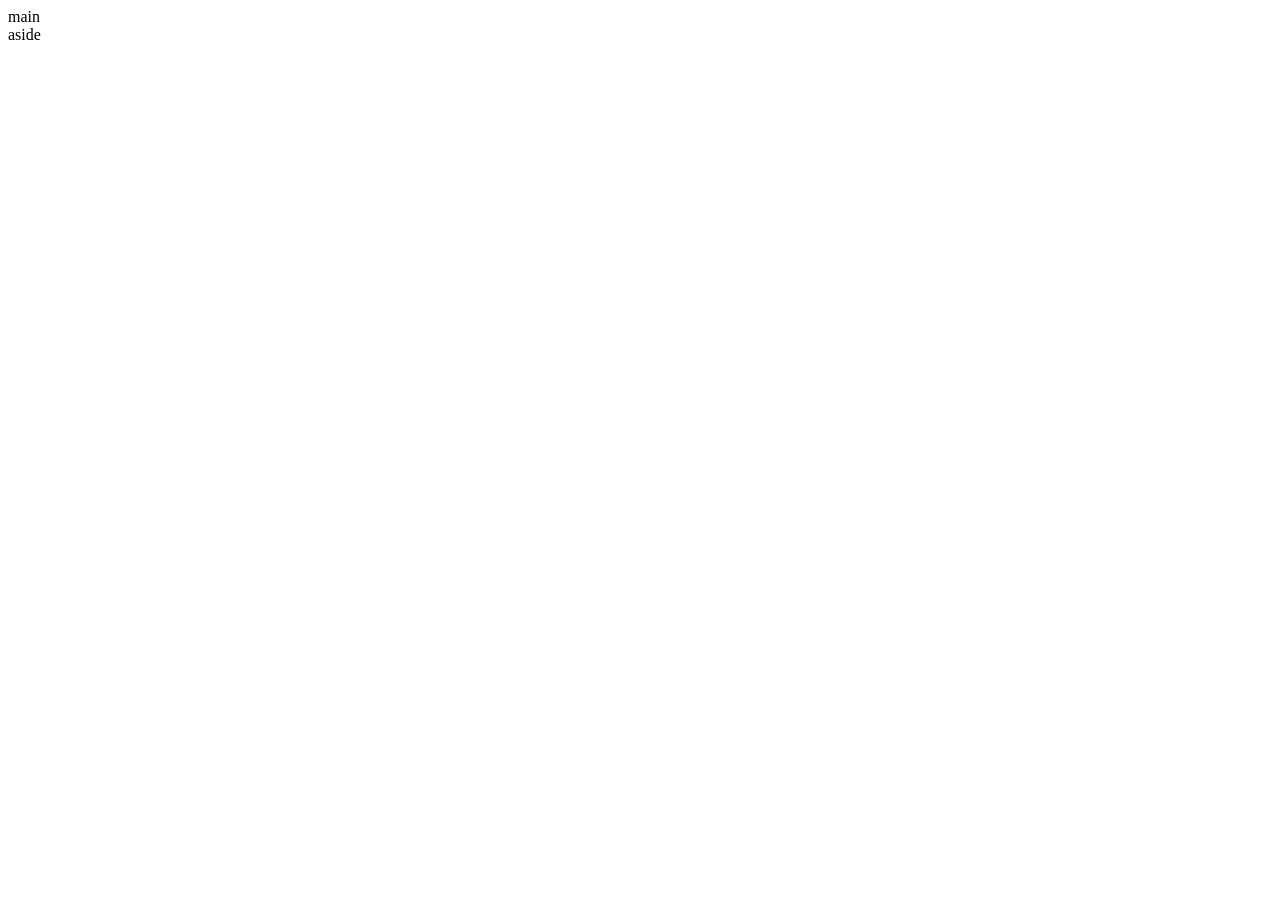
==== HTMLFORMS/index.html @ a5725855 "layout css" ====
<!DOCTYPE html>
<html lang="pt-br">
<head>
    <link rel="preconnect" href="https://fonts.googleapis.com">
    <link rel="preconnect" href="https://fonts.gstatic.com" crossorigin>
    <meta charset="UTF-8">
    <meta name="viewport" content="width=device-width, initial-scale=1.0">
    <title>Estrelas do Amanhã</title>

    <link rel="stylesheet" href="styles/index.css">
    <link href="https://fonts.googleapis.com/css2?family=Poppins:ital,wght@0,100;0,200;0,300;0,400;0,500;0,600;0,700;0,800;0,900;1,100;1,200;1,300;1,400;1,500;1,600;1,700;1,800;1,900&display=swap" rel="stylesheet">  
</head>
<body>
    <div id="app">
        <main>
            <div class="main-container">main</div>
        </main>
        
        <aside>
            <div class="aside-container">aside</div>
        </aside>
    </div>
</body>
</html>
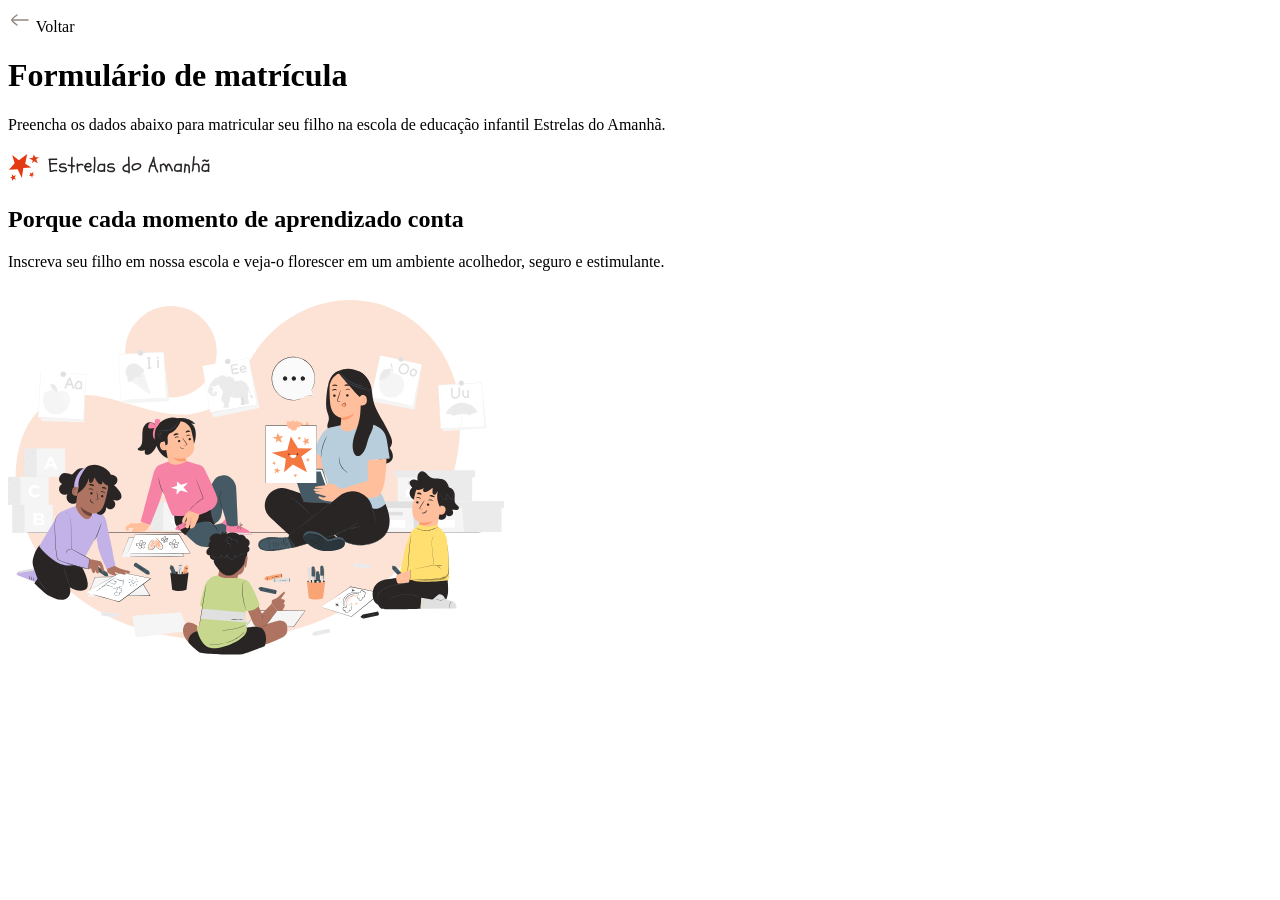
==== commit e64875a8: "Aside content and initial main content" ====
--- a/HTMLFORMS/index.html
+++ b/HTMLFORMS/index.html
@@ -13,11 +13,30 @@
 <body>
     <div id="app">
         <main>
-            <div class="main-container">main</div>
+            <div class="main-container">
+                <div class="back">
+                    <img src="assets/icons/arrow-left-02.svg" alt="Ícone de voltar">
+                    <span>Voltar</span>
+                </div>
+
+                <h1>Formulário de matrícula</h1>
+                <p>Preencha os dados abaixo para matricular seu filho na escola de educação infantil Estrelas do Amanhã.</p>
+            </div>
         </main>
-        
+
         <aside>
-            <div class="aside-container">aside</div>
+            <div class="aside-container"></div>
+            <header>
+                <img src="assets/logo.svg" alt="Logo Estrelas do Amanhã">
+                <h2>
+                    Porque cada momento de 
+                    <span>aprendizado</span>
+                    conta
+                </h2>
+                <p>Inscreva seu filho em nossa escola e veja-o florescer em um ambiente acolhedor, seguro e estimulante.</p>
+            </header>
+
+            <img src="assets/Illustration.svg" alt="Ilustração de professora com crianças prestando atenção">
         </aside>
     </div>
 </body>
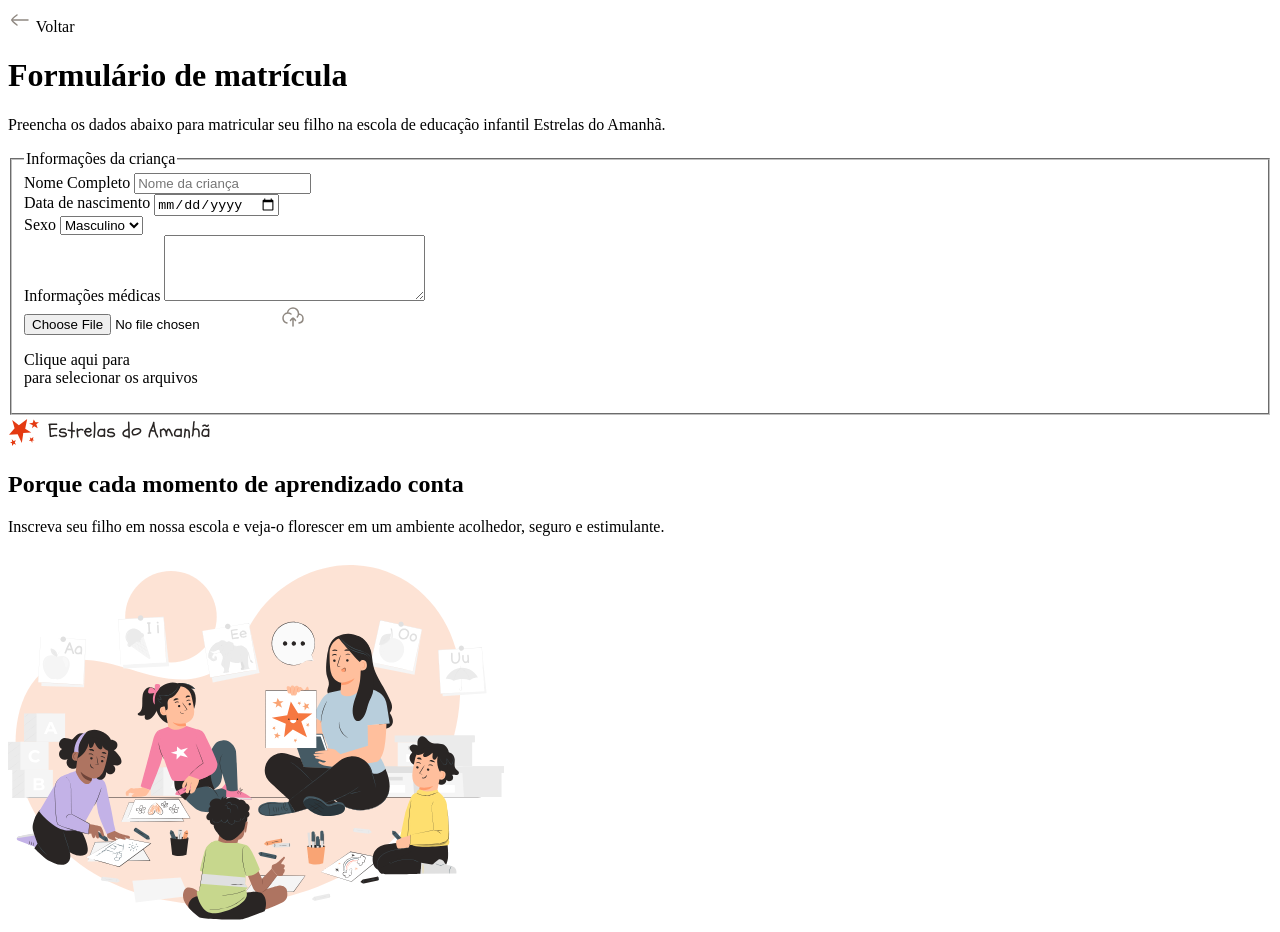
==== commit 1ce8e1ae: "Initiating the formulary" ====
--- a/HTMLFORMS/index.html
+++ b/HTMLFORMS/index.html
@@ -21,6 +21,52 @@
 
                 <h1>Formulário de matrícula</h1>
                 <p>Preencha os dados abaixo para matricular seu filho na escola de educação infantil Estrelas do Amanhã.</p>
+
+                <form method="post" enctype="multipart/form-data">
+                    <fieldset class="child-info">
+                        <legend>Informações da criança</legend>
+
+                        <div class="input-wrapper">
+                            <label name="fullname" for="fullname">Nome Completo</label>
+                            <input 
+                            name="fullname"
+                            id="fullname" 
+                            type="text"
+                            placeholder="Nome da criança">
+                        </div>
+
+                        <div class="input-wrapper">
+                            <label name="birthdate" for="birthdate">Data de nascimento</label>
+                            <input name="birthdate" id="birthdate" type="date">
+                        </div>
+
+                        <div class="select-wrapper">
+                            <label for="gender">Sexo</label>
+                            <select name="gender" id="gender">
+                                <option value="male">Masculino</option>
+                                <option value="female">Feminino</option>
+                            </select>
+                        </div>
+
+                        <div class="textarea-wrapper">
+                            <label for="medical-info">Informações médicas</label>
+                            <textarea name="medical-info" id="medical-info"
+                            cols="30"
+                            rows="4"
+                            placeholder="A criança possui alguma condição médica que a escola deve estar ciente?">
+                        </textarea>
+                        </div>
+
+                        <div class="droparea-wrapper">
+                            <input type="file" id="birthdate-file" name="birthdate-file">
+                            <img src="assets/icons/cloud-upload.svg" alt="ícone de upar imagem">
+                            <p>
+                                Clique aqui para <br>
+                                para selecionar os arquivos
+                            </p>
+                        </div>
+                    </fieldset>
+                </form>
             </div>
         </main>
 
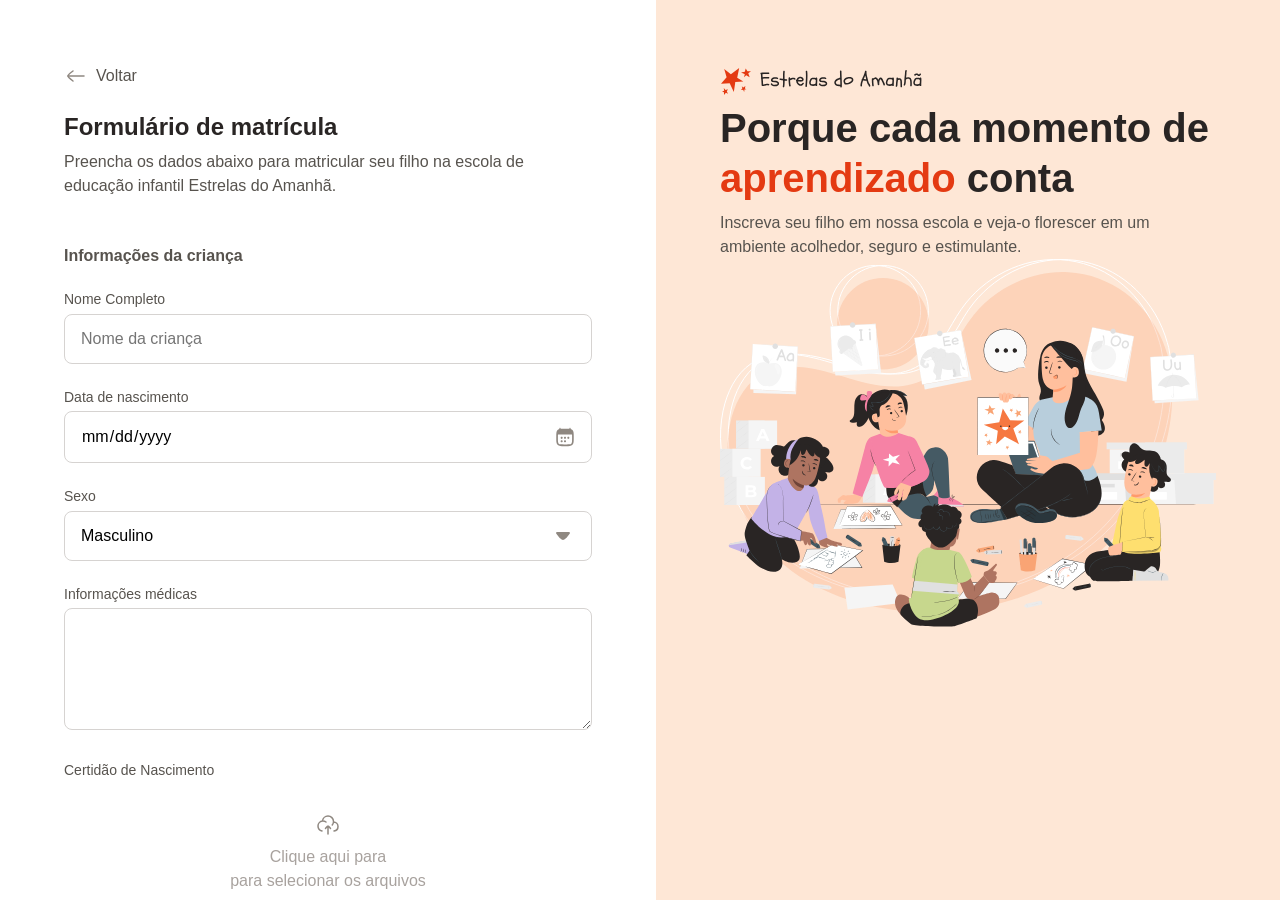
==== commit 8fd0d548: "Working in the file upload field" ====
--- a/HTMLFORMS/index.html
+++ b/HTMLFORMS/index.html
@@ -58,12 +58,17 @@
                         </div>
 
                         <div class="droparea-wrapper">
-                            <input type="file" id="birthdate-file" name="birthdate-file">
-                            <img src="assets/icons/cloud-upload.svg" alt="ícone de upar imagem">
-                            <p>
-                                Clique aqui para <br>
-                                para selecionar os arquivos
-                            </p>
+                            <label for="birthdate-file">Certidão de Nascimento</label>
+                            
+                            <div class="dropzone">
+                                <input type="file" id="birthdate-file" name="birthdate-file">
+                                <img src="assets/icons/cloud-upload.svg" alt="ícone de upar imagem">
+                                <p>
+                                    Clique aqui para <br>
+                                    para selecionar os arquivos
+                                </p>
+                            </div>
+
                         </div>
                     </fieldset>
                 </form>
--- a/HTMLFORMS/styles/index.css
+++ b/HTMLFORMS/styles/index.css
@@ -0,0 +1,3 @@
+@import url(global.css);
+@import url(layout.css);
+@import url(forms.css);
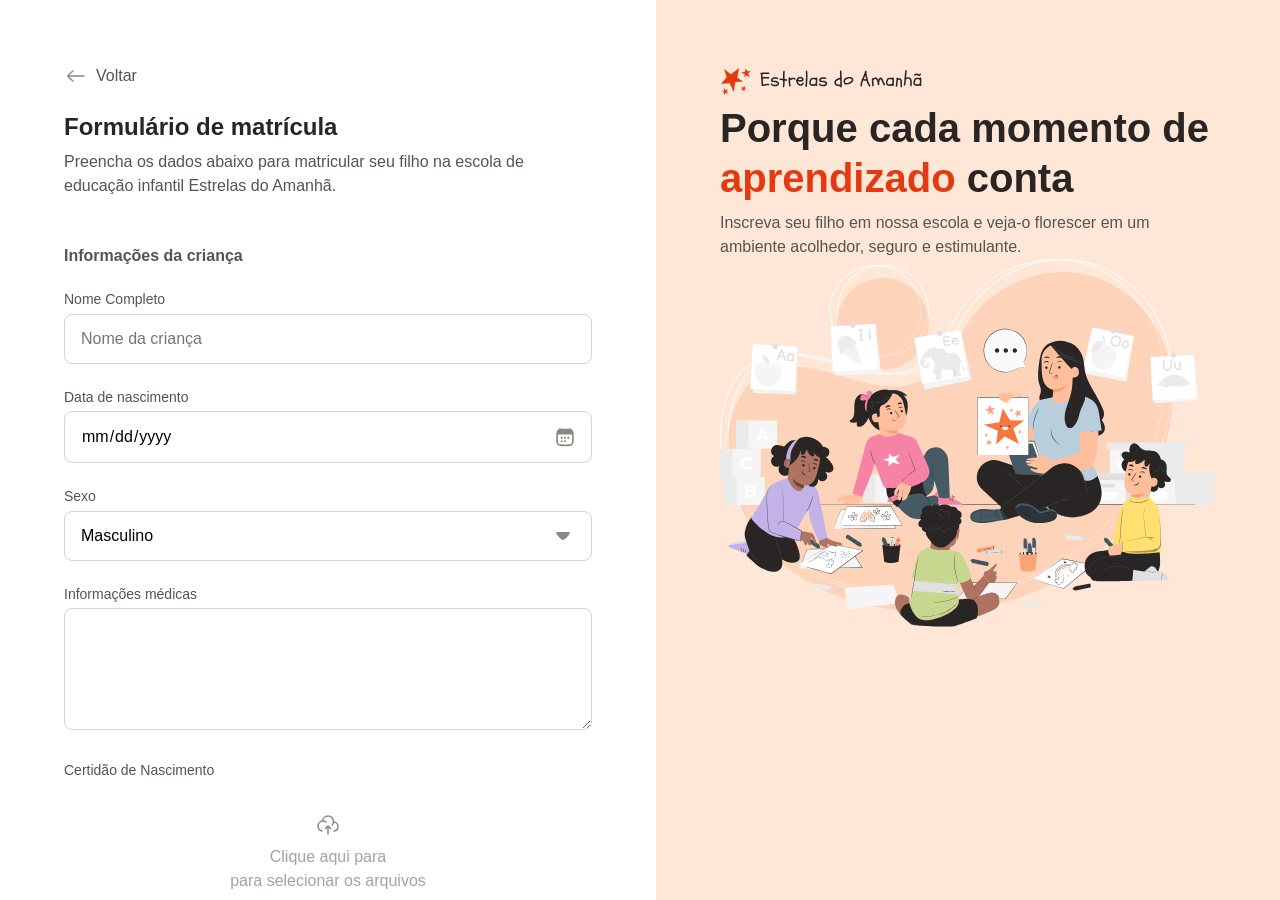
==== commit 9710a309: "Guardian info field" ====
--- a/HTMLFORMS/index.html
+++ b/HTMLFORMS/index.html
@@ -71,6 +71,67 @@
 
                         </div>
                     </fieldset>
+
+                    <fieldset class="address">
+                        <legend>Endereço residencial</legend>
+
+                        <div class="input-wrapper">
+                            <label for="cep">CEP</label>
+                            <input type="text" id="cep" name="cep">
+                        </div>
+
+                        <div class="flex">
+                            <div class="input-wrapper" flex-2>
+                            <label for="street">Rua</label>
+                            <input type="text" id="street" name="street"
+                            value="Rua das Flores" disabled>
+                            </div>
+
+                            <div class="input-wrapper" flex-1>
+                                <label for="number">Número</label>
+                                <input type="number" id="number" name="number">
+                            </div>
+                        </div>
+
+                        <div class="flex">
+                            <div class="input-wrapper" flex-2>
+                            <label for="city">Cidade</label>
+                            <input type="text" id="city" name="city"
+                            value="São Paulo" disabled>
+                            </div>
+
+                            <div class="input-wrapper" flex-1>
+                                <label for="state">Estado</label>
+                                <input type="text" id="state" name="state" disabled>
+                            </div>
+                        </div>
+                        
+                    </fieldset>
+
+                    <fieldset class="guardian">
+                        <legend>Informações do responsável</legend>
+
+                        <div class="input-wrapper">
+                            <label for="guardian">Nome do responsável</label>
+                            <input type="text" name="guardian" id="guardian">
+                            <small>Principal responsável legal e contato de emergência</small>
+                        </div>
+
+                        <div class="input-wrapper">
+                            <label for="phone">Telefone</label>
+                            <input type="text" id="phone" name="phone" placeholder="(10) 98765-4321">
+                        </div>
+
+                        <div class="input-wrapper">
+                            <label for="mail">E-mail</label>
+                            <input type="email" id="mail" name="mail" required>
+
+                            <div class="error">
+                                <img src="/assets/icons/alert-circle.svg" alt="ícone de alerta vermelho">
+                                <span>Insira um e-mail válido</span>
+                            </div>
+                        </div>
+                    </fieldset>
                 </form>
             </div>
         </main>
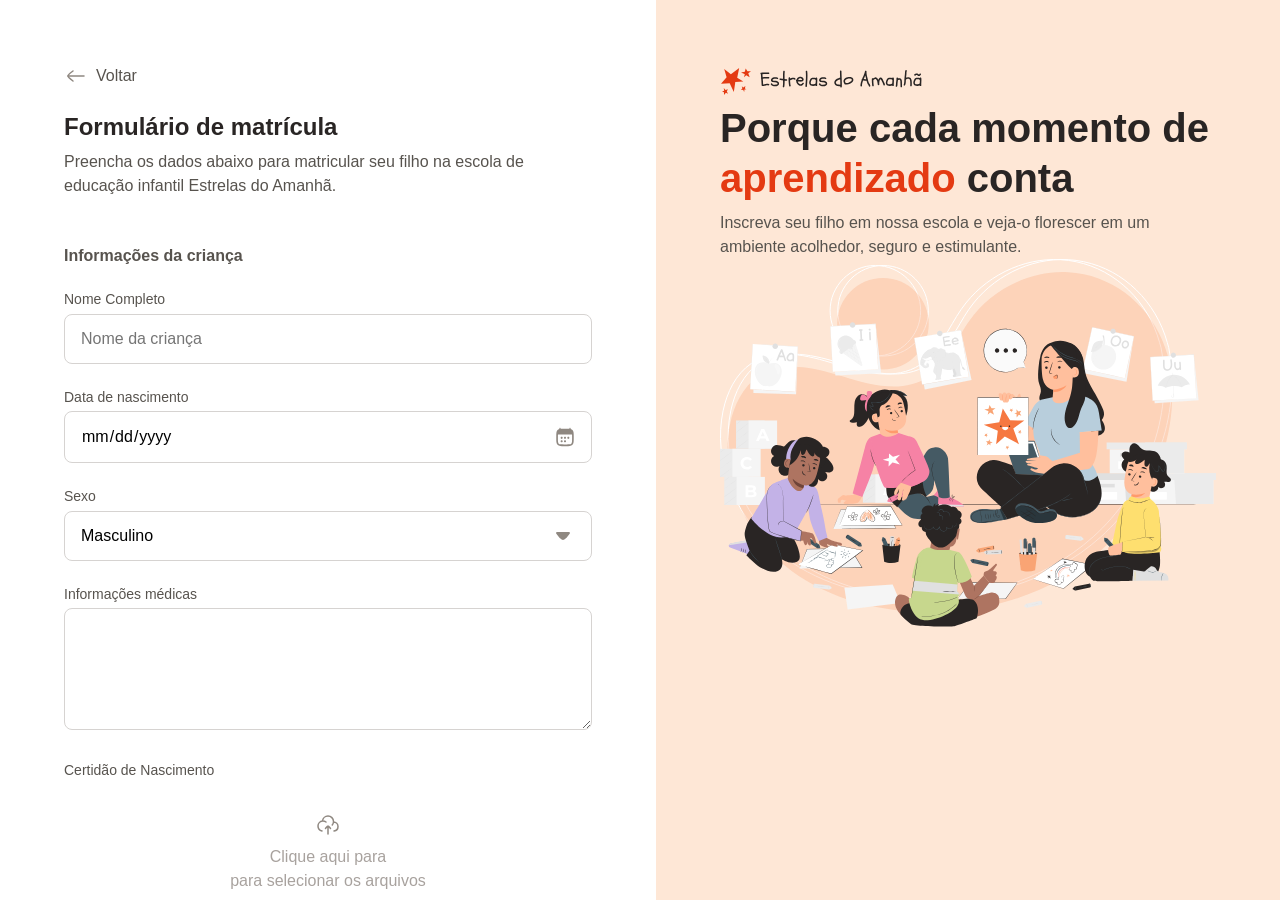
==== commit fb81caf5: "Structuring radio type inputs" ====
--- a/HTMLFORMS/index.html
+++ b/HTMLFORMS/index.html
@@ -132,6 +132,37 @@
                             </div>
                         </div>
                     </fieldset>
+
+                    <fieldset class="enroll-options">
+                        <legend>Opções de matrícula</legend>
+
+                        <div class="input-wrapper">
+                            <label>Selecione o turno de estudo</label>
+                            
+
+                            <div class="radio-wrapper">
+                                <div class="radio-inner">
+                                    <div class="radio-image">
+                                        <input type="radio" name="study-shift" 
+                                        value="morning"
+                                        id="morning">
+                                        <img src="assets/icons/sun-cloud-02.svg" alt="icone de sol por trás das núvens">
+                                        <label for="morning">Manhã</label>
+                                    </div>
+                                </div>
+
+                                <div class="radio-inner">
+                                    <div class="radio-image">
+                                        <input type="radio" name="study-shift" 
+                                        value="afternoon"
+                                        id="afternoon">
+                                        <img src="assets/icons/sun-02.svg"icone de sol">
+                                        <label for="afternoon">Tarde</label>
+                                    </div>
+                                </div>
+                            </div>
+                        </div>
+                    </fieldset>
                 </form>
             </div>
         </main>
